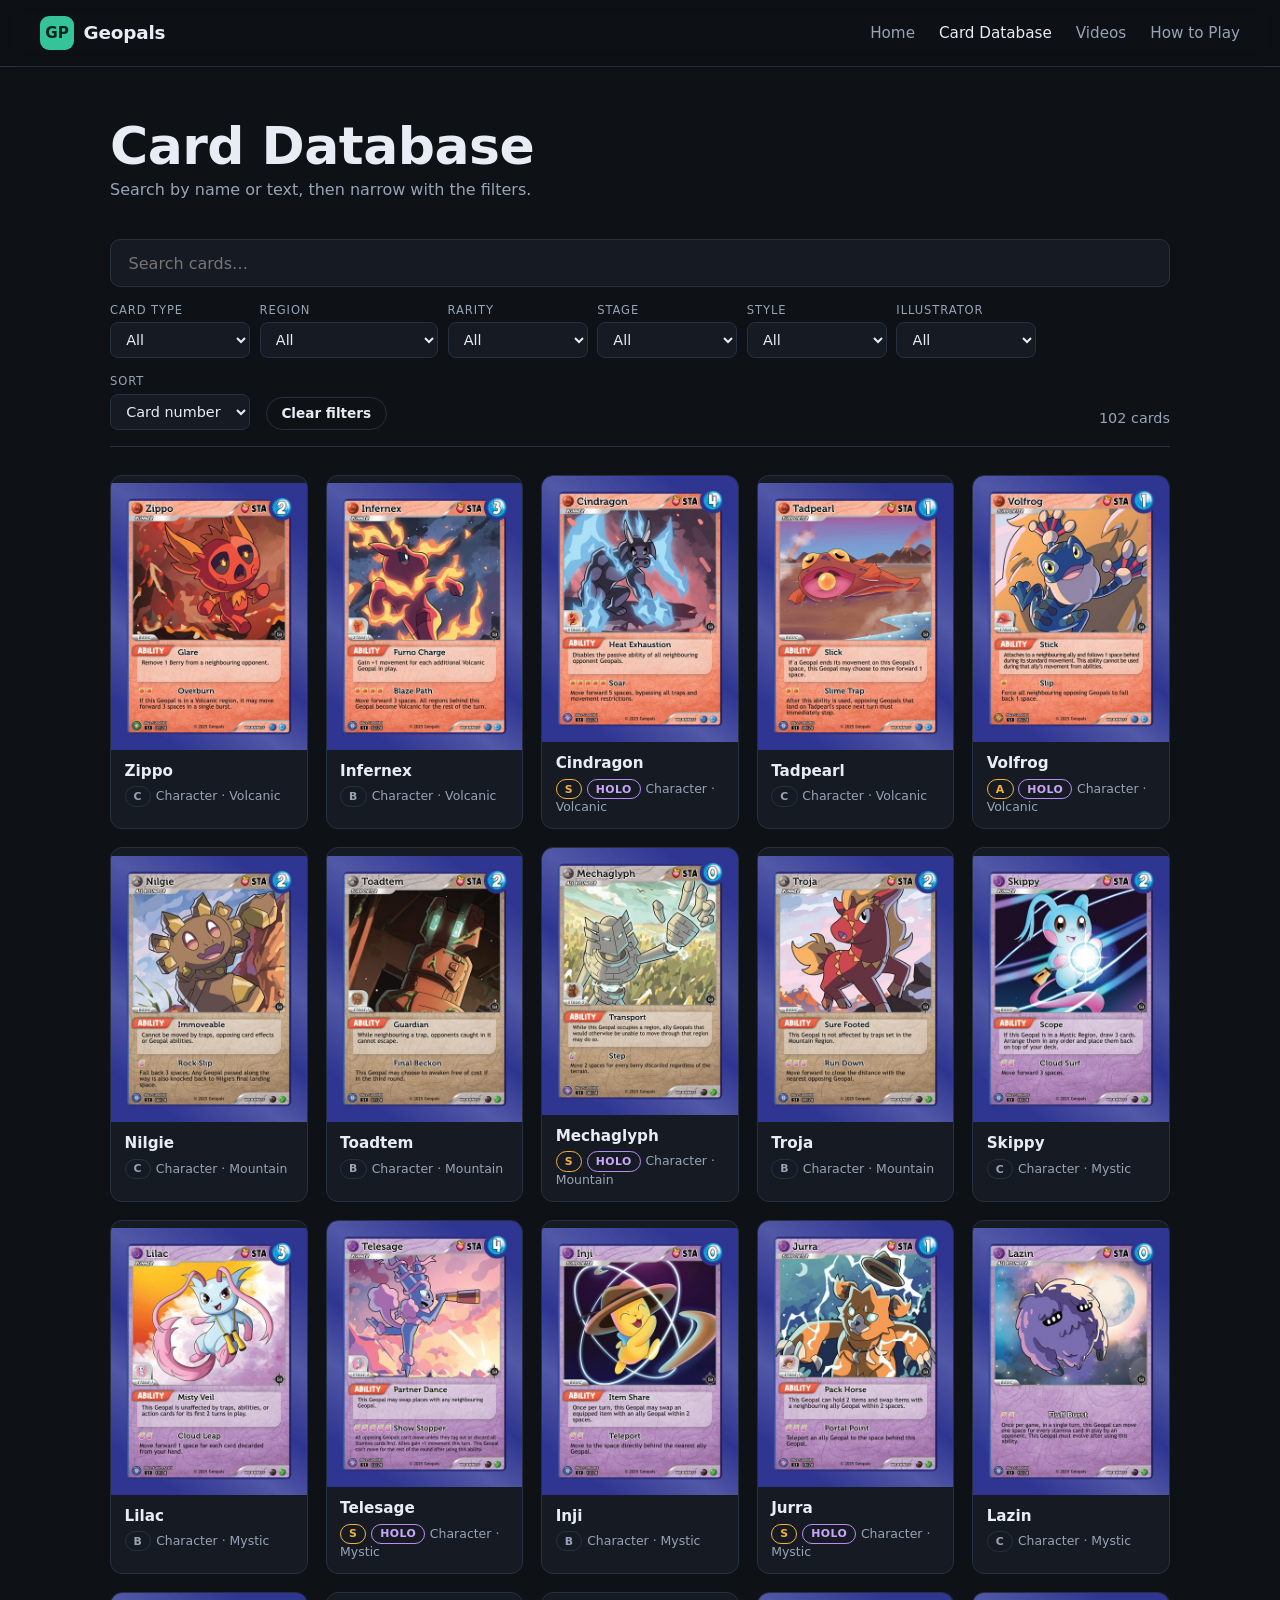
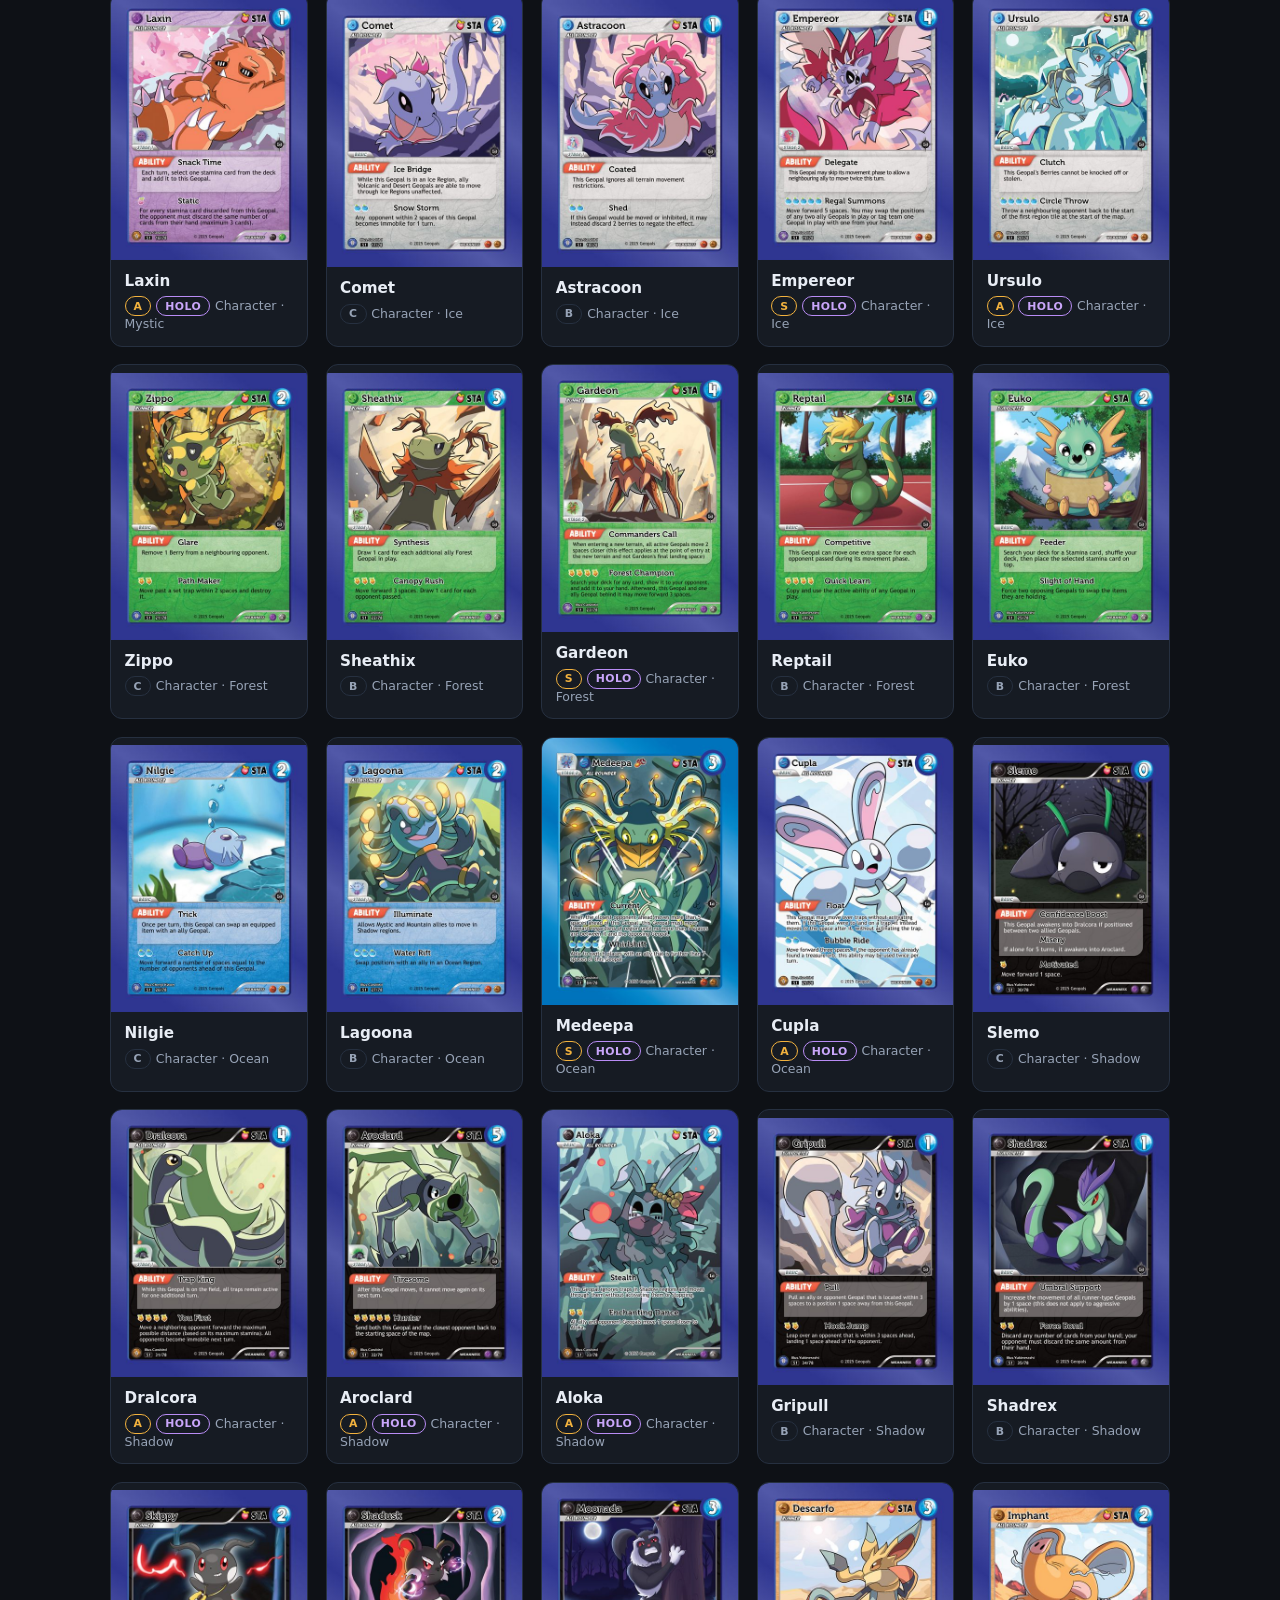
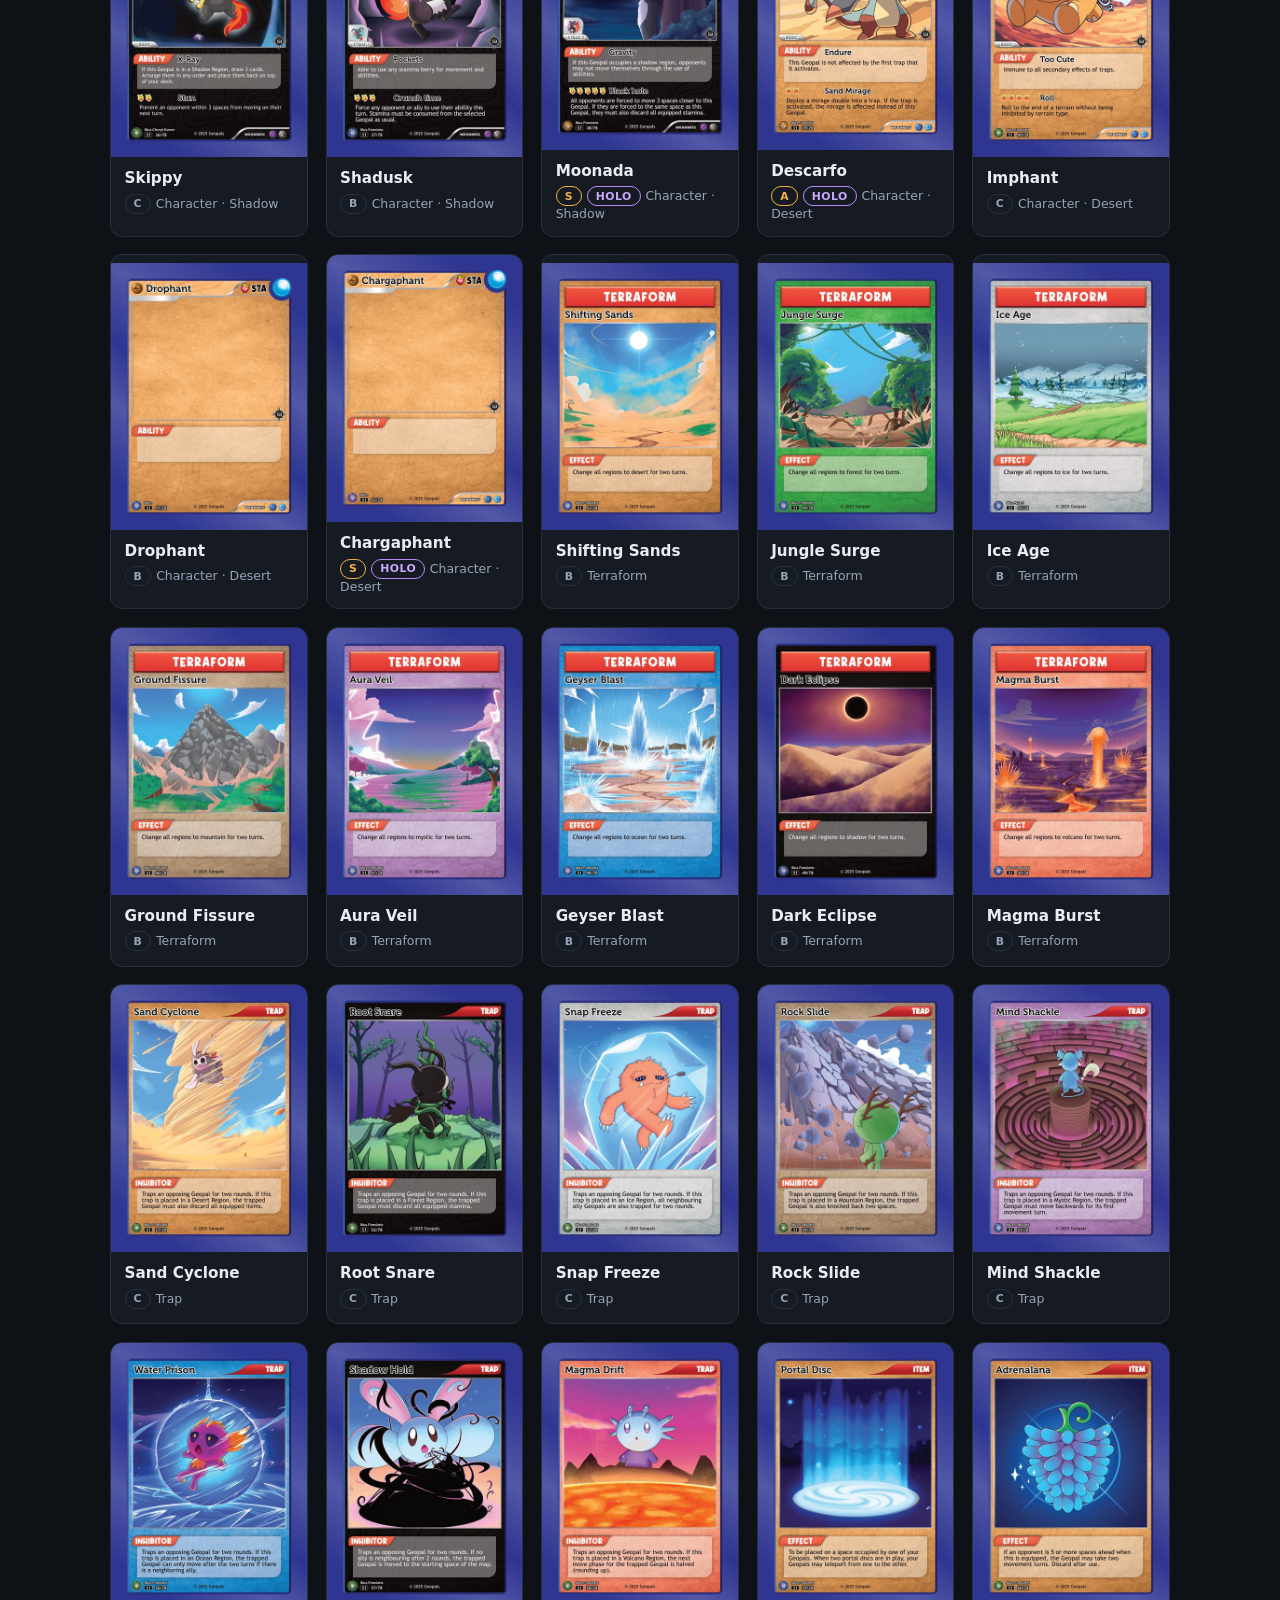
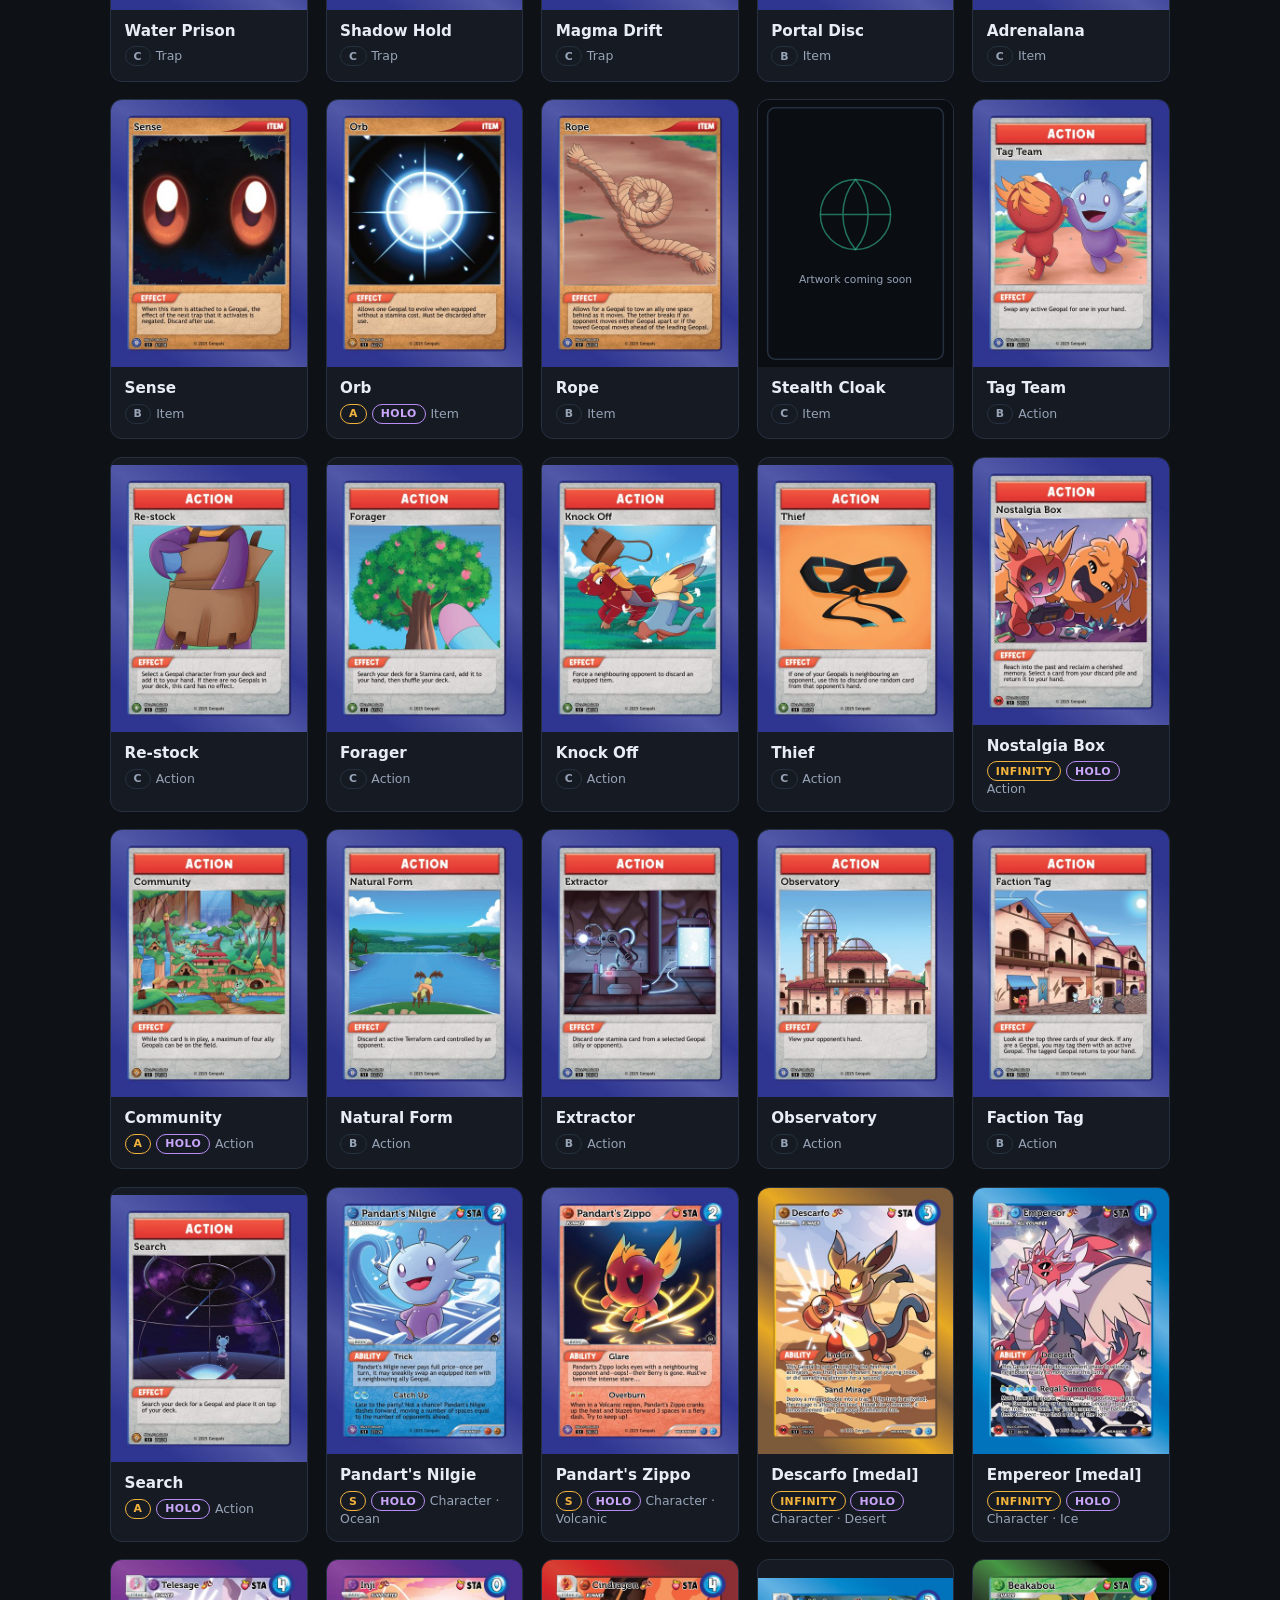
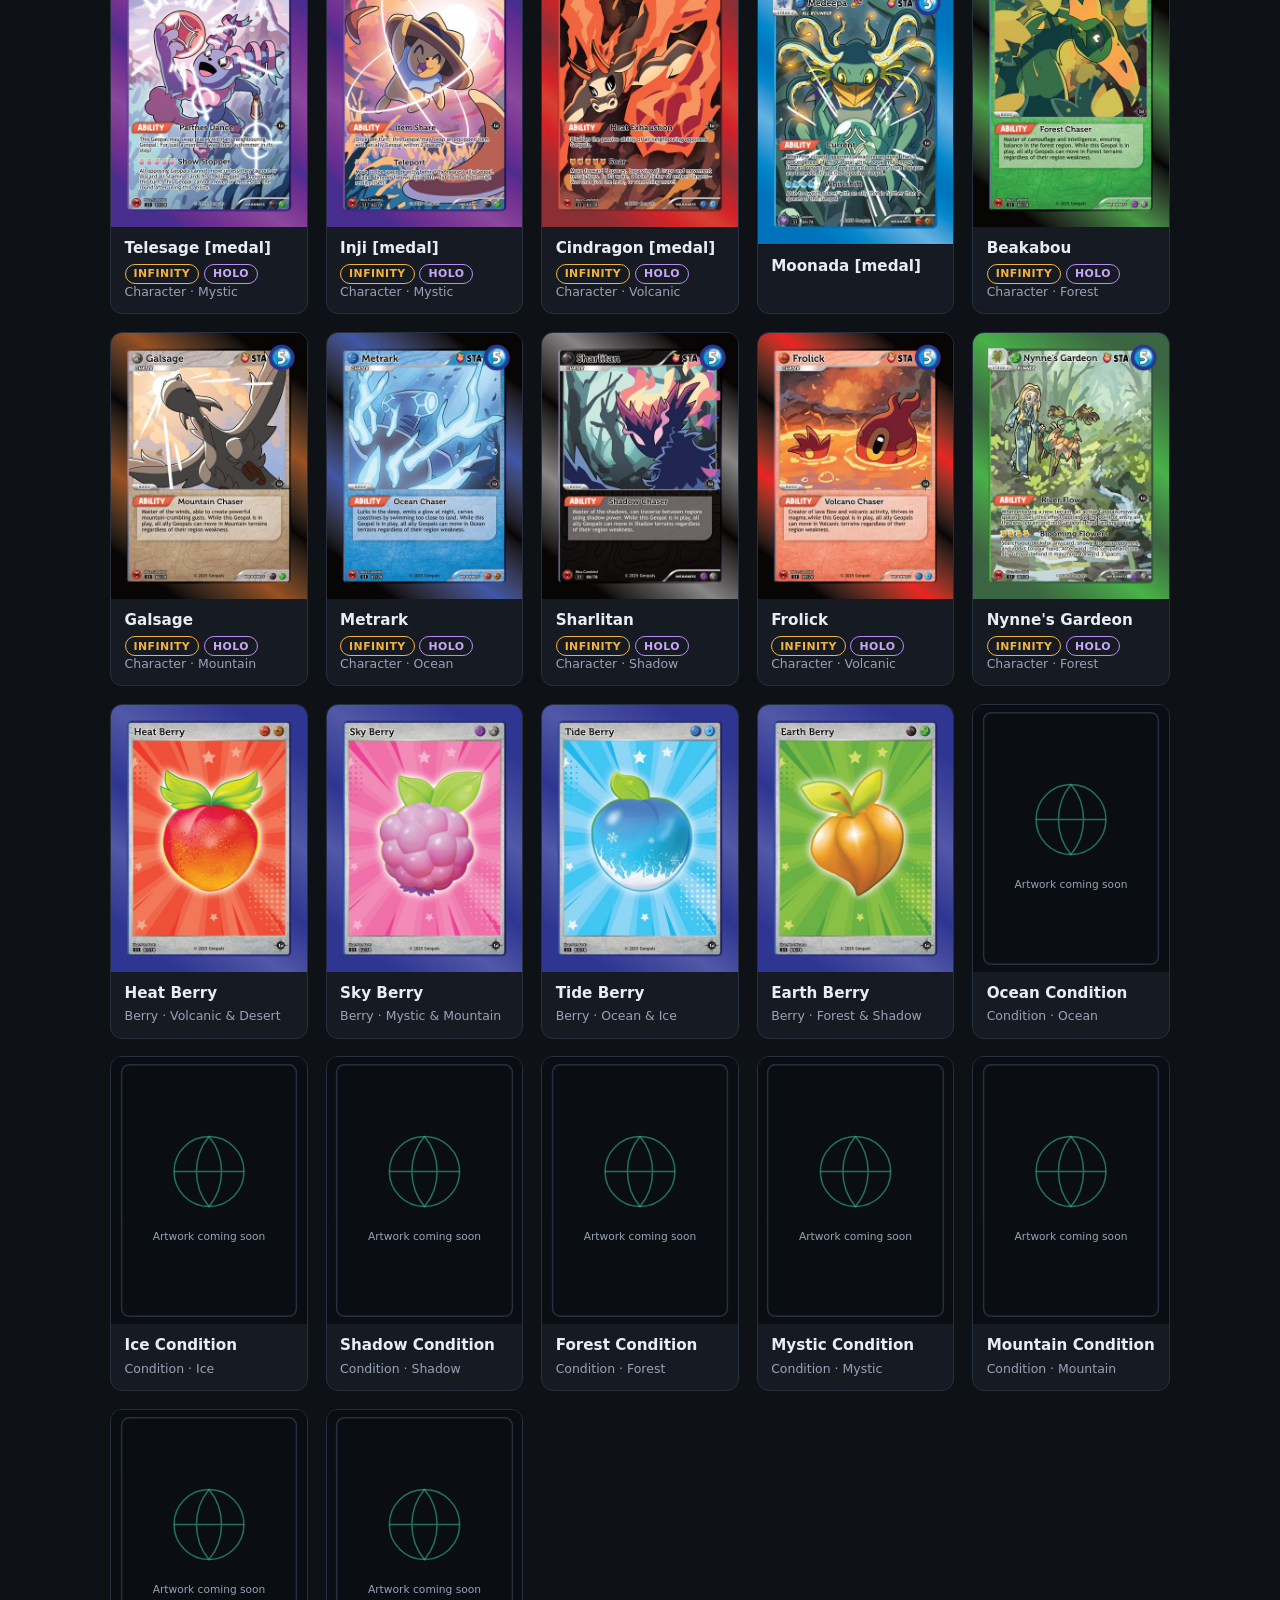
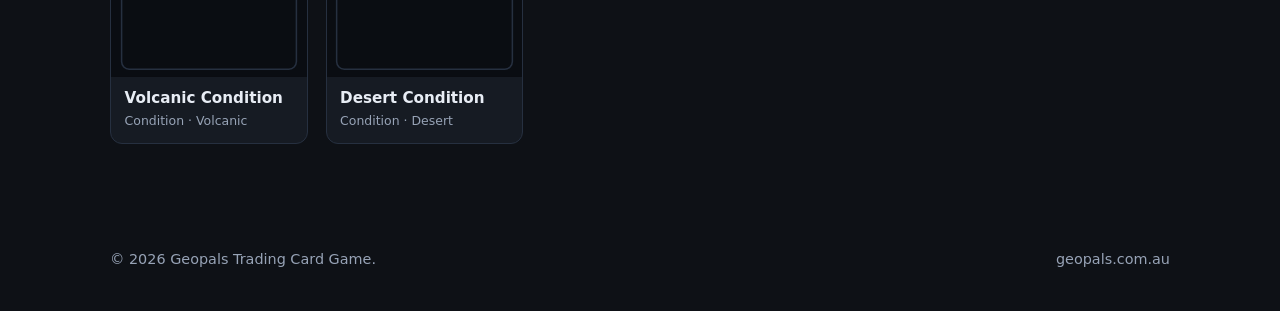
==== cards.html @ 902aa74e "Initial commit: Geopals public website Static site for www.geopals.com.au - card browser, artwork an" ====
<!DOCTYPE html>
<html lang="en-AU">
<head>
<meta charset="utf-8">
<meta name="viewport" content="width=device-width, initial-scale=1">
<title>Card Database &mdash; Geopals</title>
<meta name="description" content="Search and filter every card in the Geopals Trading Card Game.">
<link rel="stylesheet" href="assets/css/main.css">
<link rel="icon" href="assets/img/favicon.svg">
</head>
<body>

<header class="site-header">
  <a class="brand" href="index.html">
    <span class="brand-mark">GP</span>
    <span class="brand-name">Geopals</span>
  </a>
  <nav class="site-nav">
    <a href="index.html">Home</a>
    <a href="cards.html" class="is-current">Card Database</a>
    <a href="index.html#videos">Videos</a>
    <a href="index.html#learn">How to Play</a>
  </nav>
</header>

<main class="db">

  <div class="db-head">
    <h1>Card Database</h1>
    <p class="section-lede">Search by name or text, then narrow with the filters.</p>
  </div>

  <div class="db-controls">
    <div class="search-wrap">
      <input type="search" id="search" placeholder="Search cards&hellip;" autocomplete="off"
             aria-label="Search cards by name or description">
    </div>
    <!-- Filter selects are generated from whatever fields exist in the data. -->
    <div class="filters" id="filters"></div>
    <div class="db-toolbar">
      <label class="sort-wrap">
        Sort
        <select id="sort" aria-label="Sort cards">
          <option value="id-asc">Card number</option>
          <option value="name-asc">Name (A&ndash;Z)</option>
          <option value="name-desc">Name (Z&ndash;A)</option>
          <option value="rarity-asc">Rarity</option>
          <option value="region-asc">Region</option>
        </select>
      </label>
      <button type="button" id="reset" class="btn btn-ghost btn-sm">Clear filters</button>
      <span class="count" id="count" role="status"></span>
    </div>
  </div>

  <div id="results" class="card-grid" aria-live="polite"></div>
  <p id="empty" class="empty" hidden>No cards match those filters.</p>

</main>

<!-- Card detail dialog -->
<dialog id="detail" class="detail">
  <button type="button" class="detail-close" id="detail-close" aria-label="Close">&times;</button>
  <div class="detail-body" id="detail-body"></div>
</dialog>

<footer class="site-footer">
  <p>&copy; <span id="year"></span> Geopals Trading Card Game.</p>
  <p class="muted">geopals.com.au</p>
</footer>

<!-- Data first, then the app. Loading data via <script> (not fetch) means this page
     also works when opened straight off disk, with no local web server. -->
<script src="data/cards.js"></script>
<script src="assets/js/data.js"></script>
<script src="assets/js/db-browser.js"></script>
<script src="assets/js/cards.js"></script>
<script>document.getElementById('year').textContent = new Date().getFullYear();</script>
</body>
</html>
---- assets/css/main.css ----
/* Geopals — site styles.
   All colours live in the :root block below; retheme the whole site from there. */

:root {
  --bg:        #0e1116;
  --bg-raised: #161b23;
  --bg-sunk:   #0a0d12;
  --line:      #263040;
  --text:      #e8edf5;
  --text-dim:  #97a3b6;
  --accent:    #35c39a;
  --accent-2:  #f2b23e;
  --accent-ink:#06251c;
  --radius:    12px;
  --maxw:      1140px;
  --font: system-ui, -apple-system, "Segoe UI", Roboto, Helvetica, Arial, sans-serif;
}

* { box-sizing: border-box; }

body {
  margin: 0;
  font-family: var(--font);
  background: var(--bg);
  color: var(--text);
  line-height: 1.6;
  -webkit-font-smoothing: antialiased;
}

h1, h2, h3 { line-height: 1.2; margin: 0 0 .5em; font-weight: 650; letter-spacing: -0.01em; }
h1 { font-size: clamp(2rem, 5vw, 3.25rem); }
h2 { font-size: clamp(1.5rem, 3vw, 2.1rem); }
h3 { font-size: 1.1rem; }
p  { margin: 0 0 1rem; }
a  { color: var(--accent); }

.muted    { color: var(--text-dim); }
.note     { color: var(--text-dim); font-size: .9rem; font-style: italic; }
.eyebrow  { text-transform: uppercase; letter-spacing: .14em; font-size: .78rem;
            color: var(--accent); font-weight: 600; margin-bottom: .75rem; }

/* ---------- header ---------- */

.site-header {
  display: flex; align-items: center; gap: 2rem; flex-wrap: wrap;
  padding: 1rem clamp(1rem, 4vw, 2.5rem);
  border-bottom: 1px solid var(--line);
  background: rgba(14, 17, 22, .85);
  backdrop-filter: blur(8px);
  position: sticky; top: 0; z-index: 20;
}
.brand { display: flex; align-items: center; gap: .6rem; text-decoration: none; color: var(--text); }
.brand-mark {
  display: grid; place-items: center; width: 34px; height: 34px; border-radius: 9px;
  background: var(--accent); color: var(--accent-ink); font-weight: 800; font-size: .95rem;
}
.brand-name { font-weight: 700; font-size: 1.15rem; letter-spacing: -.01em; }
.site-nav { display: flex; gap: 1.5rem; margin-left: auto; flex-wrap: wrap; }
.site-nav a { color: var(--text-dim); text-decoration: none; font-size: .95rem; font-weight: 500; }
.site-nav a:hover { color: var(--text); }
.site-nav a.is-current { color: var(--text); }

/* ---------- layout ---------- */

main { display: block; }
.section {
  max-width: var(--maxw); margin: 0 auto;
  padding: clamp(3rem, 7vw, 5rem) clamp(1rem, 4vw, 2.5rem);
  border-bottom: 1px solid var(--line);
}
.section-lede { color: var(--text-dim); max-width: 60ch; margin-top: -.25rem; }

.hero {
  background:
    radial-gradient(1100px 480px at 18% -10%, rgba(53,195,154,.20), transparent 60%),
    radial-gradient(900px 420px at 85% 0%, rgba(242,178,62,.13), transparent 60%),
    var(--bg-sunk);
  border-bottom: 1px solid var(--line);
}
.hero-inner {
  max-width: var(--maxw); margin: 0 auto;
  padding: clamp(4rem, 11vw, 8rem) clamp(1rem, 4vw, 2.5rem);
}
.lede { font-size: clamp(1.05rem, 2vw, 1.25rem); color: var(--text-dim); max-width: 58ch; }
.hero-actions { display: flex; gap: .75rem; flex-wrap: wrap; margin-top: 2rem; }

.grid-3 { display: grid; gap: 1.25rem; grid-template-columns: repeat(auto-fit, minmax(260px, 1fr)); }

.card-panel {
  background: var(--bg-raised); border: 1px solid var(--line);
  border-radius: var(--radius); padding: 1.5rem;
}
.card-panel p:last-child { margin-bottom: 0; }

.steps { padding-left: 1.25rem; max-width: 65ch; }
.steps li { margin-bottom: .75rem; }

.region-list { list-style: none; padding: 0; margin: 1.5rem 0 0; display: flex; flex-wrap: wrap; gap: .6rem; }
.region-list li {
  border: 1px solid var(--line); border-radius: 999px; padding: .45rem 1.1rem;
  font-size: .92rem; color: var(--text-dim); background: var(--bg-raised);
}

.type-grid { display: grid; gap: 1rem; grid-template-columns: repeat(auto-fit, minmax(200px, 1fr)); margin-top: 1.5rem; }
.type {
  background: var(--bg-raised); border: 1px solid var(--line);
  border-radius: var(--radius); padding: 1.1rem 1.2rem;
}
.type strong { display: block; font-size: 1rem; }
.type span { display: block; color: var(--accent); font-size: .78rem; font-weight: 600;
             text-transform: uppercase; letter-spacing: .07em; margin: .2rem 0 .5rem; }
.type p { color: var(--text-dim); font-size: .88rem; margin: 0; }

.cta { text-align: center; border-bottom: 0; }
.cta p { color: var(--text-dim); }

/* ---------- buttons ---------- */

.btn {
  display: inline-block; padding: .7rem 1.35rem; border-radius: 999px;
  font-weight: 600; font-size: .95rem; text-decoration: none; cursor: pointer;
  border: 1px solid transparent; font-family: inherit;
  transition: transform .12s ease, background .12s ease, border-color .12s ease;
}
.btn:active { transform: translateY(1px); }
.btn-primary { background: var(--accent); color: var(--accent-ink); }
.btn-primary:hover { background: #46d4ab; }
.btn-ghost { border-color: var(--line); color: var(--text); background: transparent; }
.btn-ghost:hover { border-color: var(--text-dim); }
.btn-sm { padding: .45rem .9rem; font-size: .85rem; }

/* ---------- videos ---------- */

.video-card {
  display: block; text-decoration: none; color: inherit;
  background: var(--bg-raised); border: 1px solid var(--line);
  border-radius: var(--radius); overflow: hidden;
  transition: border-color .15s ease, transform .15s ease;
}
.video-card:hover { border-color: var(--accent); transform: translateY(-2px); }
.video-card h3, .video-card p { padding: 0 1.15rem; }
.video-card h3 { margin-top: 1rem; }
.video-card p { color: var(--text-dim); font-size: .92rem; padding-bottom: 1.15rem; }
.video-thumb {
  aspect-ratio: 16 / 9; display: grid; place-items: center;
  background: linear-gradient(135deg, #1d2733, #121820);
  border-bottom: 1px solid var(--line);
}
.play {
  width: 54px; height: 54px; border-radius: 50%; display: grid; place-items: center;
  background: var(--accent); color: var(--accent-ink); font-size: 1.1rem; padding-left: 4px;
}

/* ---------- card database ---------- */

.db { max-width: var(--maxw); margin: 0 auto; padding: clamp(2rem, 5vw, 3rem) clamp(1rem, 4vw, 2.5rem) 4rem; }
.db-head h1 { margin-bottom: .25rem; }

.db-controls {
  position: sticky; top: 67px; z-index: 10;
  background: var(--bg); padding: 1.25rem 0 1rem;
  border-bottom: 1px solid var(--line); margin-bottom: 1.75rem;
}

.search-wrap input {
  width: 100%; padding: .85rem 1.1rem; font-size: 1rem; font-family: inherit;
  color: var(--text); background: var(--bg-raised);
  border: 1px solid var(--line); border-radius: 10px;
}
.search-wrap input:focus { outline: 2px solid var(--accent); outline-offset: 1px; border-color: transparent; }

.filters { display: flex; flex-wrap: wrap; gap: .6rem; margin-top: .85rem; }
.filters label { display: flex; flex-direction: column; gap: .2rem; font-size: .72rem;
                 text-transform: uppercase; letter-spacing: .08em; color: var(--text-dim); }
.filters select, #sort {
  font-family: inherit; font-size: .9rem; color: var(--text);
  background: var(--bg-raised); border: 1px solid var(--line);
  border-radius: 8px; padding: .5rem .7rem; min-width: 140px;
}

.db-toolbar { display: flex; align-items: flex-end; gap: 1rem; flex-wrap: wrap; margin-top: .85rem; }
.sort-wrap { display: flex; flex-direction: column; gap: .2rem; font-size: .72rem;
             text-transform: uppercase; letter-spacing: .08em; color: var(--text-dim); }
.count { margin-left: auto; color: var(--text-dim); font-size: .9rem; }

.card-grid {
  display: grid; gap: 1.1rem;
  grid-template-columns: repeat(auto-fill, minmax(190px, 1fr));
}

.card-tile {
  background: var(--bg-raised); border: 1px solid var(--line); border-radius: var(--radius);
  overflow: hidden; cursor: pointer; text-align: left; padding: 0;
  font-family: inherit; color: inherit;
  transition: border-color .15s ease, transform .15s ease;
}
.card-tile:hover { border-color: var(--accent); transform: translateY(-3px); }
.card-tile:focus-visible { outline: 2px solid var(--accent); outline-offset: 2px; }

/* 163/222 is the exact aspect of the master card art (1630x2220), so tiles
   never letterbox or crop. `contain` keeps the printed border intact. */
.card-img {
  width: 100%; aspect-ratio: 163 / 222; object-fit: contain; display: block;
  background: var(--bg-sunk);
}
.card-meta { padding: .75rem .85rem .9rem; }
.card-name { font-weight: 650; font-size: .95rem; line-height: 1.3; margin-bottom: .3rem; }
.card-sub  { color: var(--text-dim); font-size: .78rem; }

.pill {
  display: inline-block; font-size: .68rem; font-weight: 600; letter-spacing: .04em;
  text-transform: uppercase; padding: .16rem .5rem; border-radius: 999px;
  border: 1px solid var(--line); color: var(--text-dim); margin-right: .3rem;
}
.pill-rare   { border-color: var(--accent-2); color: var(--accent-2); }
.pill-common { border-color: var(--line); }
.pill-holo   { border-color: #b98cf5; color: #c9a6fa; }

.empty { text-align: center; color: var(--text-dim); padding: 3rem 0; }

/* ---------- detail dialog ---------- */

.detail {
  border: 1px solid var(--line); border-radius: 16px; background: var(--bg-raised);
  color: var(--text); max-width: 720px; width: calc(100% - 2rem); padding: 0;
}
.detail::backdrop { background: rgba(0,0,0,.7); }
.detail-close {
  position: absolute; top: .5rem; right: .75rem; background: none; border: 0;
  color: var(--text-dim); font-size: 1.8rem; line-height: 1; cursor: pointer; padding: .25rem;
}
.detail-close:hover { color: var(--text); }
.detail-body { display: grid; grid-template-columns: 240px 1fr; gap: 1.75rem; padding: 1.75rem; }
.detail-body img { width: 100%; border-radius: 10px; background: var(--bg-sunk); }
.detail-body dl { display: grid; grid-template-columns: auto 1fr; gap: .4rem 1rem; margin: 1rem 0 0; font-size: .92rem; }
.detail-body dt { color: var(--text-dim); }
.detail-body dd { margin: 0; }

@media (max-width: 620px) {
  .detail-body { grid-template-columns: 1fr; }
  .db-controls { position: static; }
  .count { margin-left: 0; }
}

/* ---------- footer ---------- */

.site-footer {
  max-width: var(--maxw); margin: 0 auto;
  padding: 2.5rem clamp(1rem, 4vw, 2.5rem);
  color: var(--text-dim); font-size: .9rem;
  display: flex; justify-content: space-between; gap: 1rem; flex-wrap: wrap;
}
.site-footer p { margin: 0; }
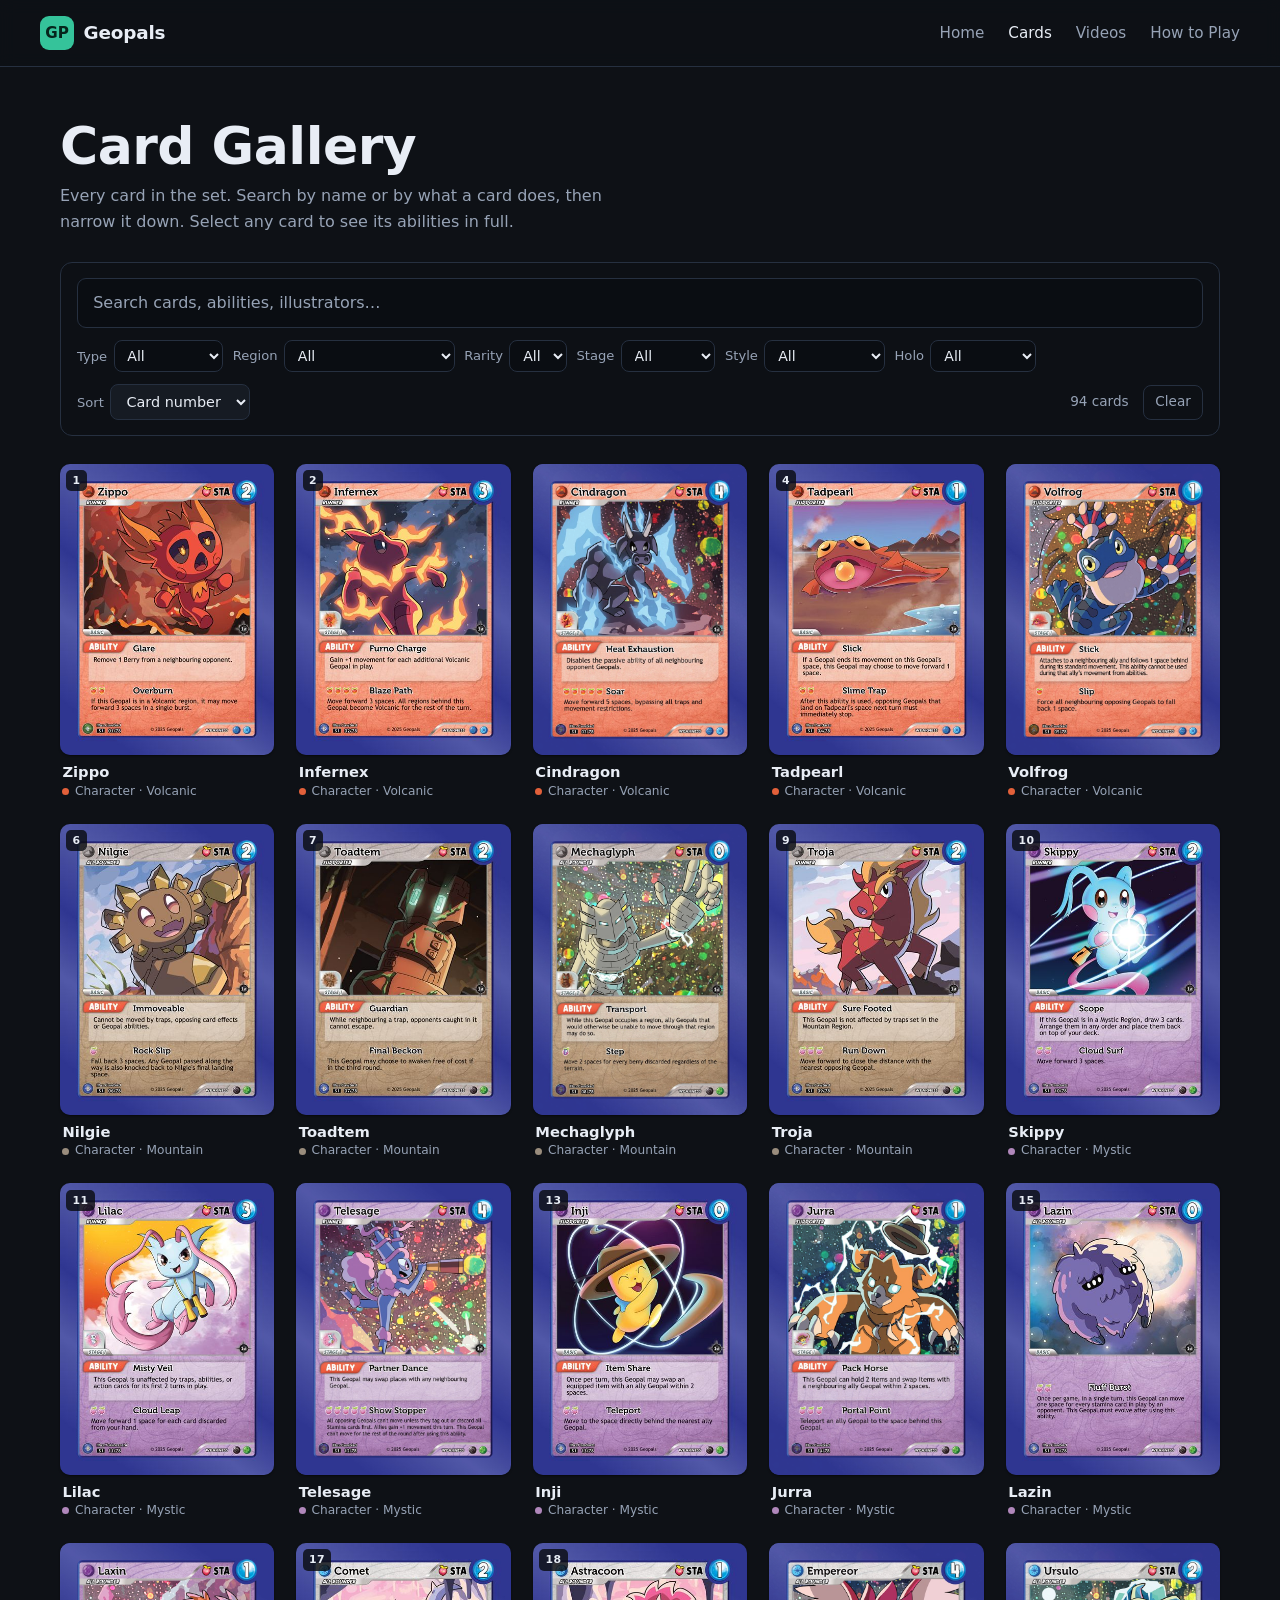
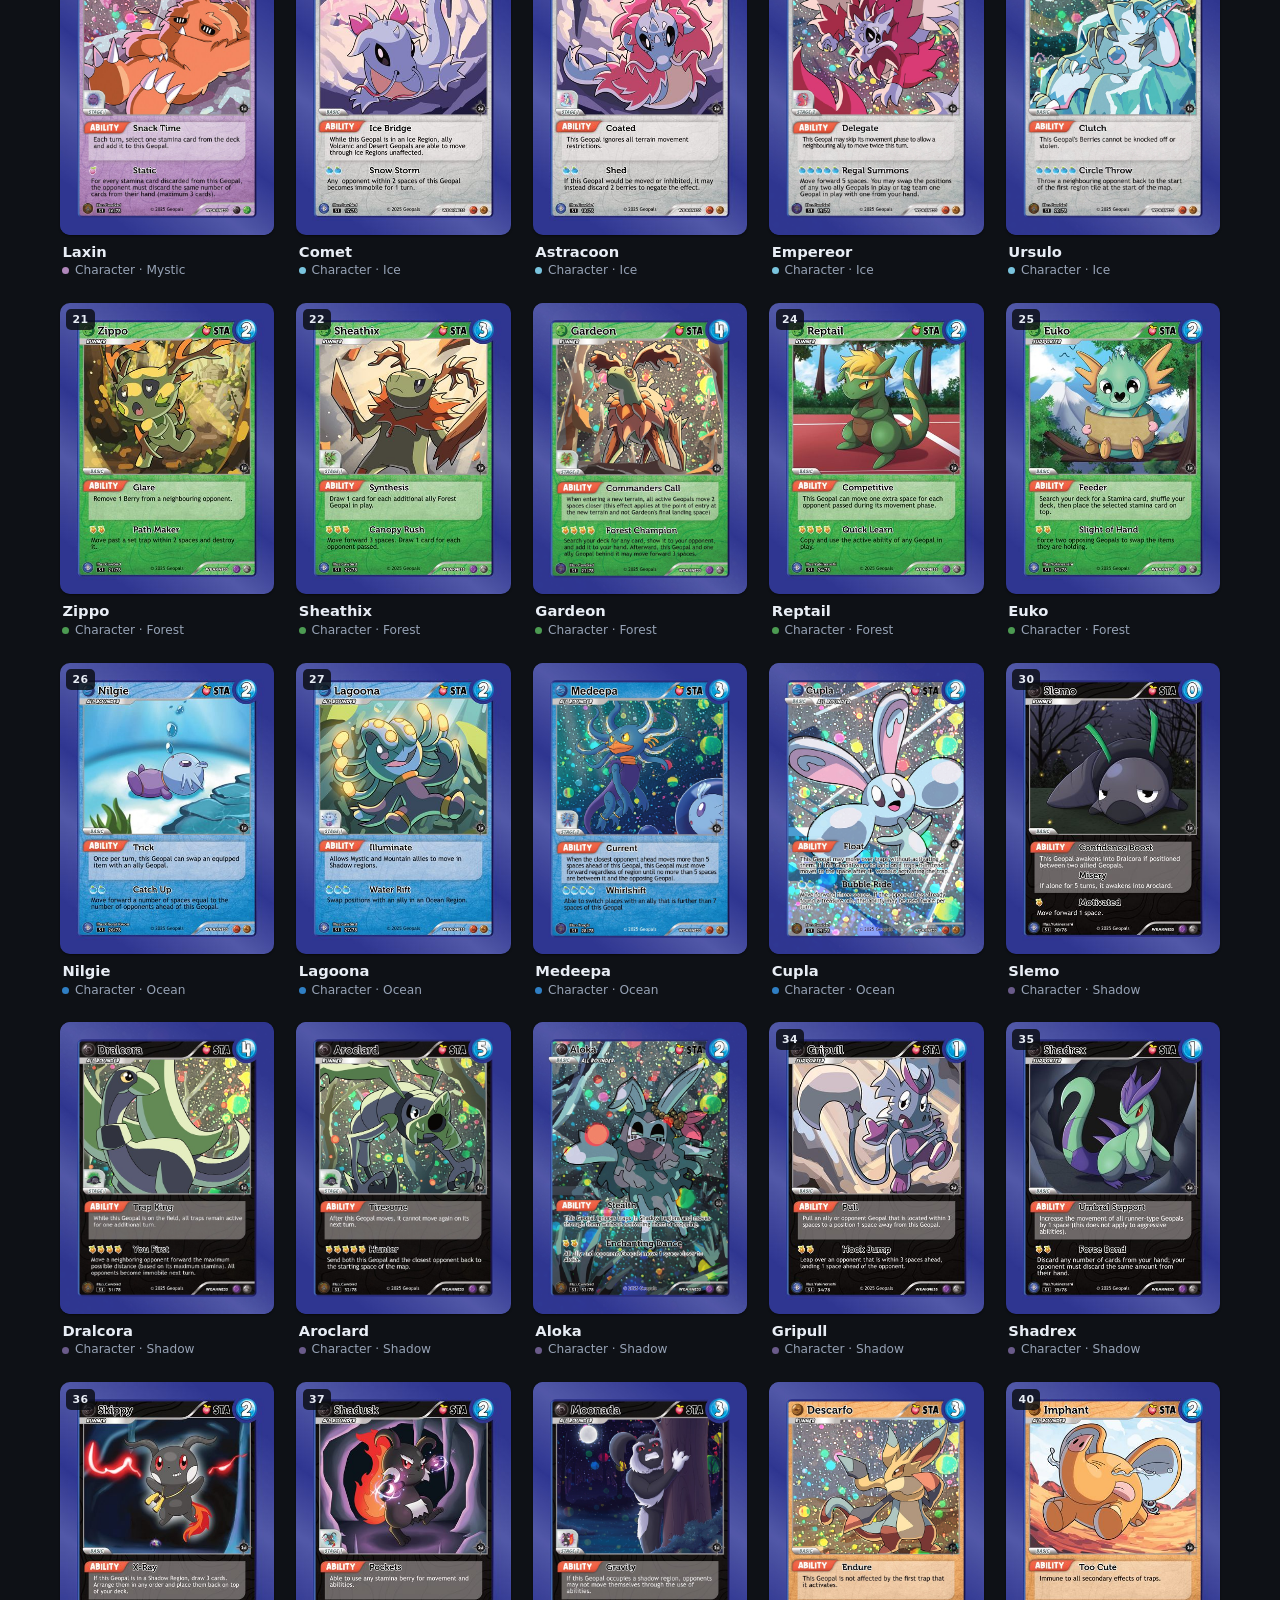
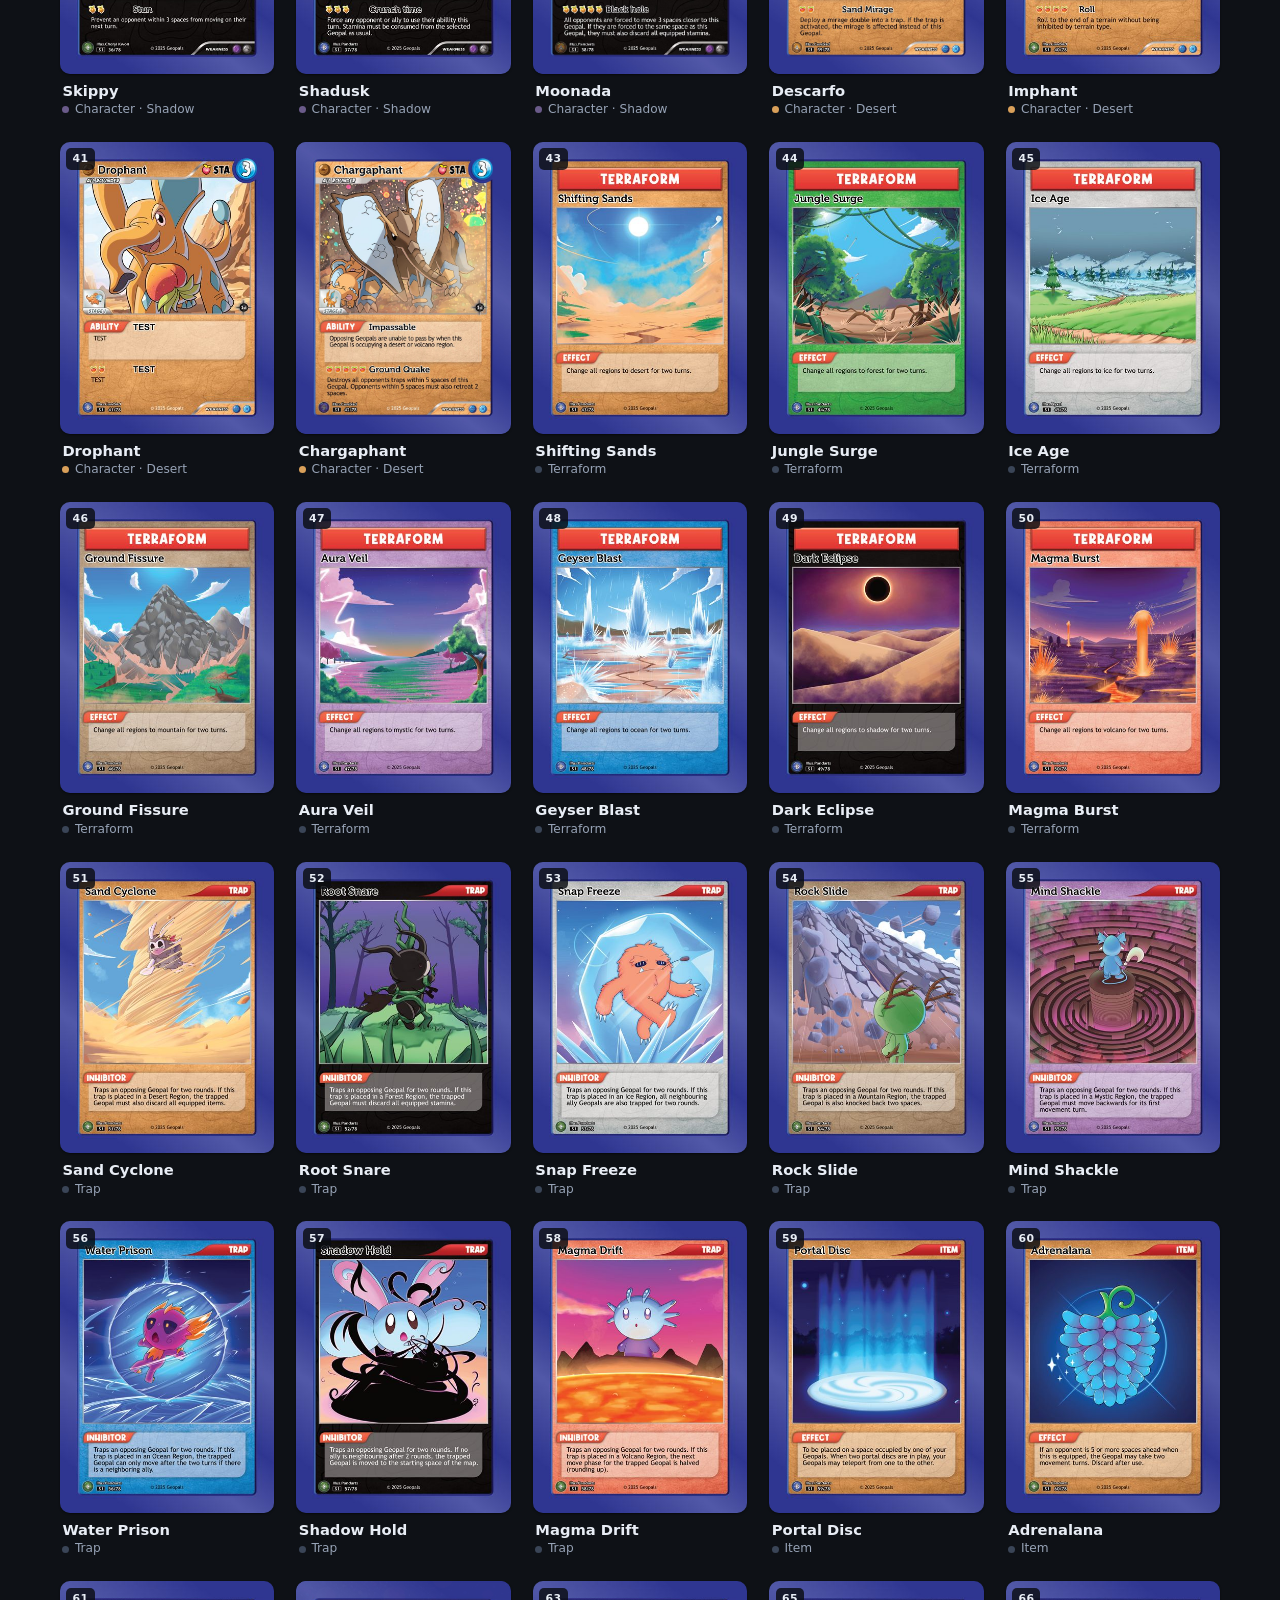
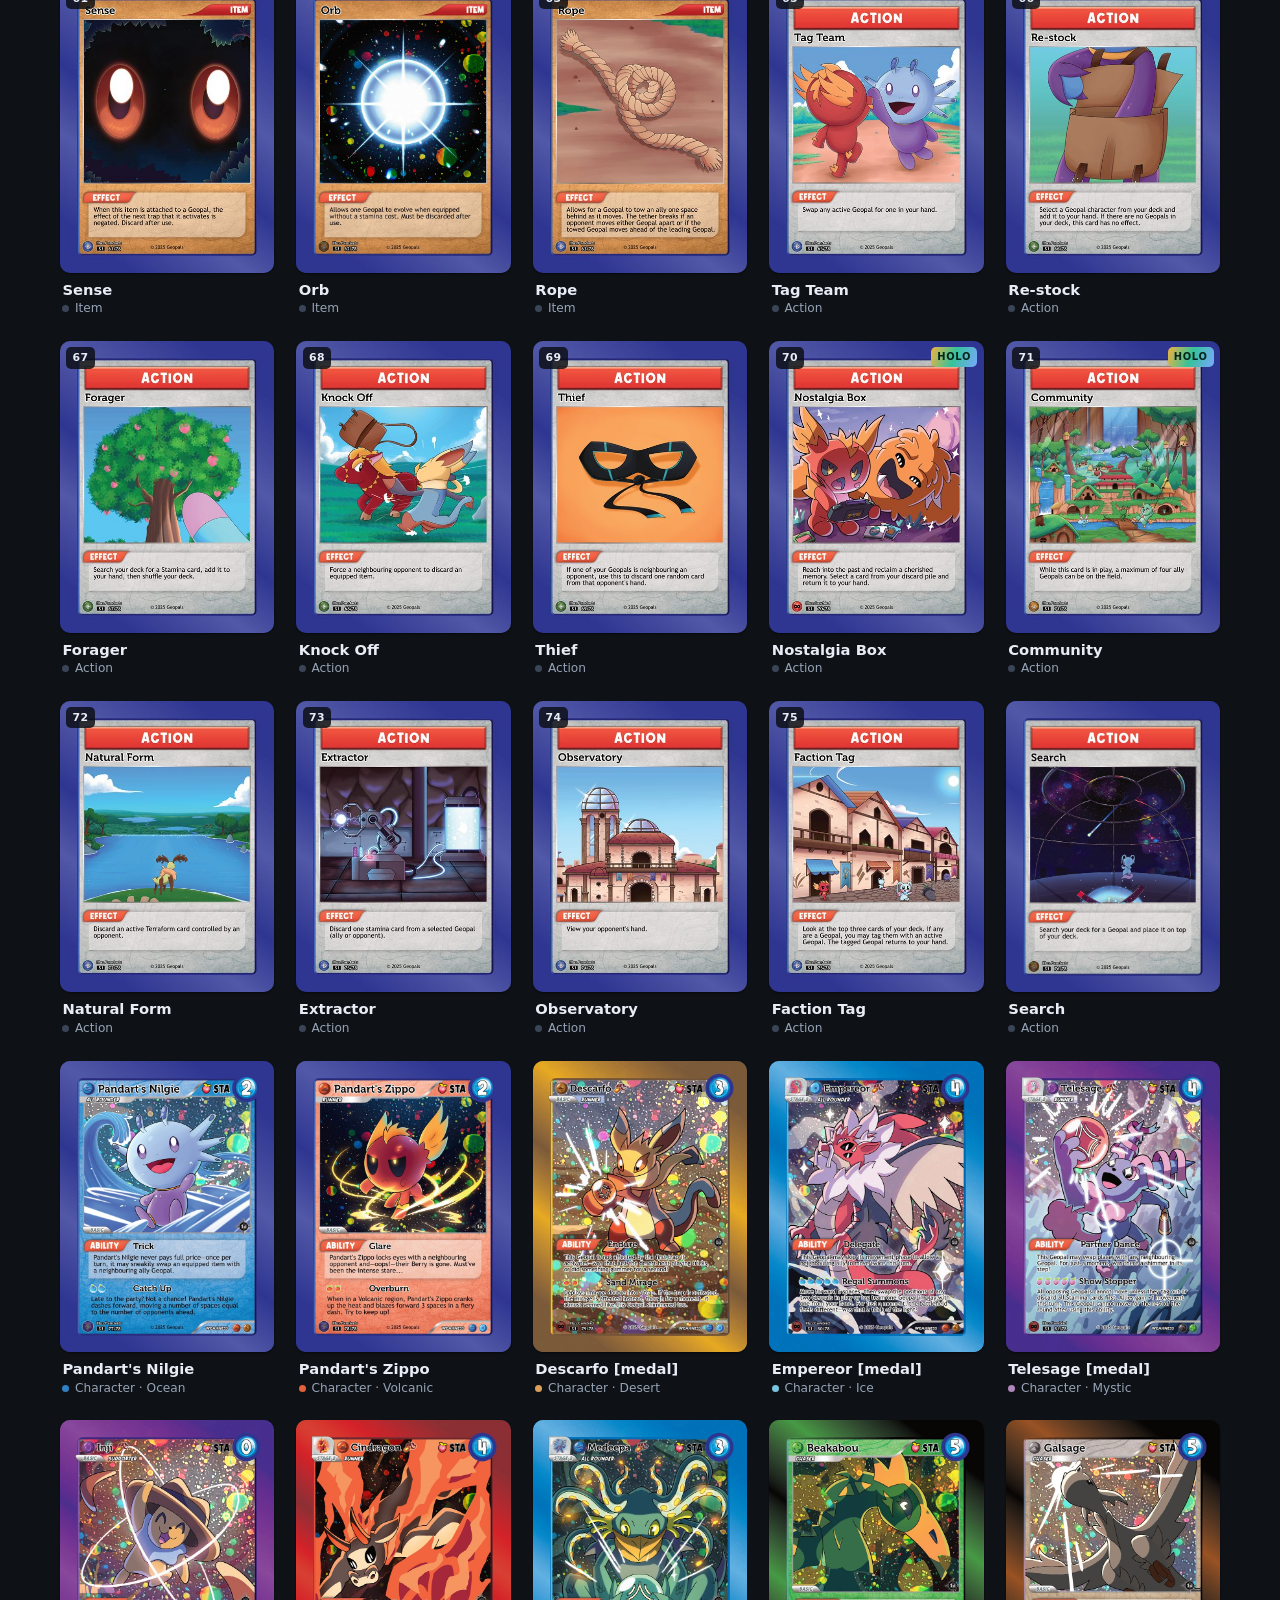
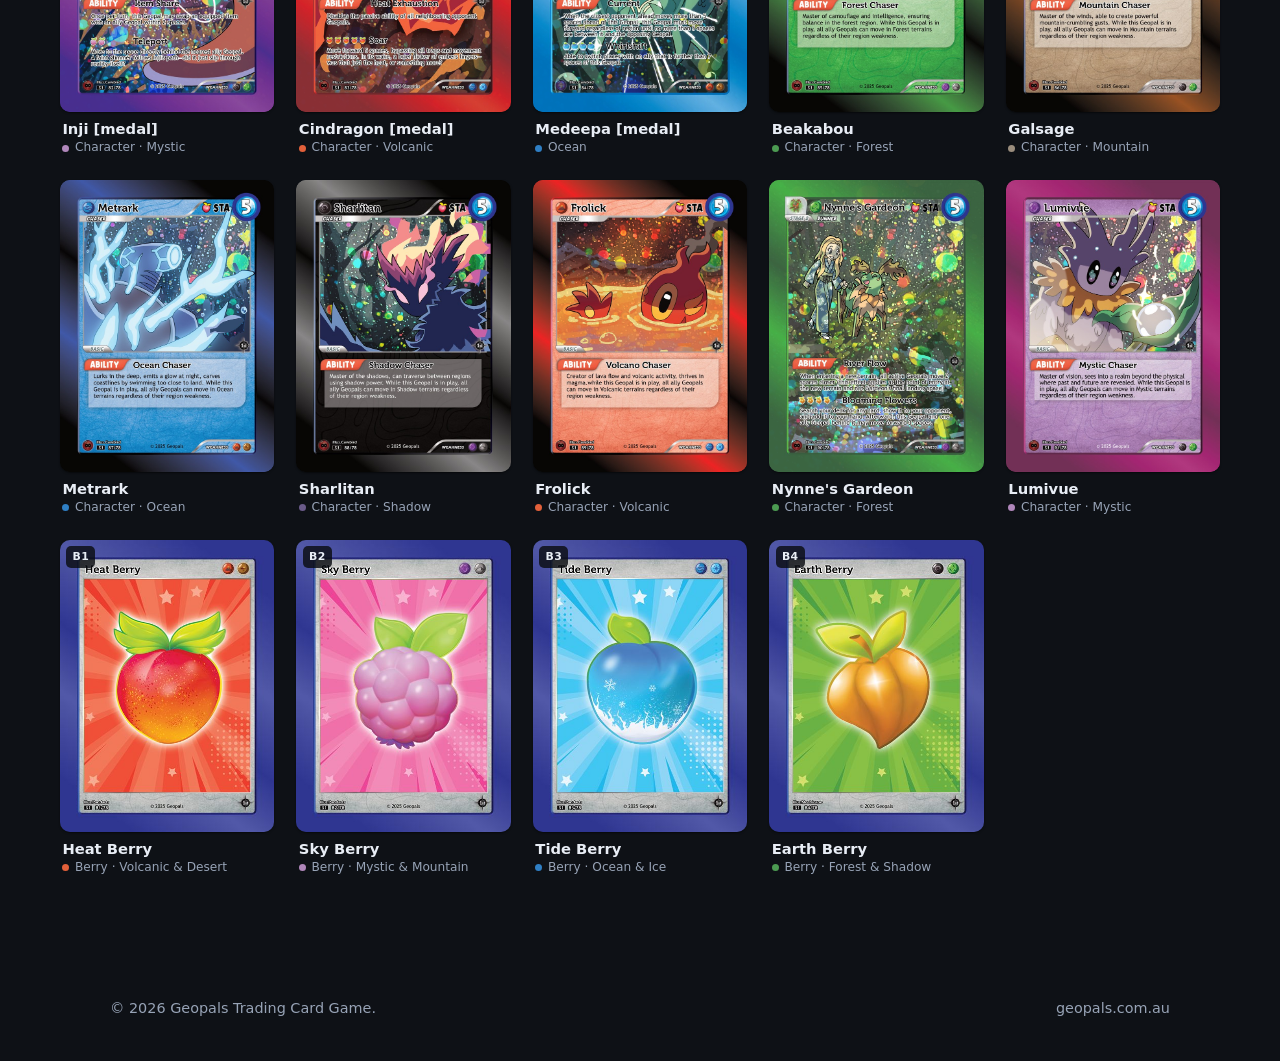
==== commit 58e7a193: "Commit the card gallery and holo renderer, which were never backed up Found uncommitted during a ses" ====
--- a/cards.html
+++ b/cards.html
@@ -3,9 +3,11 @@
 <head>
 <meta charset="utf-8">
 <meta name="viewport" content="width=device-width, initial-scale=1">
-<title>Card Database &mdash; Geopals</title>
-<meta name="description" content="Search and filter every card in the Geopals Trading Card Game.">
+<title>Card Gallery &mdash; Geopals</title>
+<meta name="description" content="Every card in the Geopals Trading Card Game. Browse the artwork, search by name or ability, and filter by region, rarity and type.">
 <link rel="stylesheet" href="assets/css/main.css">
+<link rel="stylesheet" href="assets/css/gallery.css">
+<link rel="stylesheet" href="assets/css/holo.css">
 <link rel="icon" href="assets/img/favicon.svg">
 </head>
 <body>
@@ -17,51 +19,56 @@
   </a>
   <nav class="site-nav">
     <a href="index.html">Home</a>
-    <a href="cards.html" class="is-current">Card Database</a>
+    <a href="cards.html" class="is-current">Cards</a>
     <a href="index.html#videos">Videos</a>
     <a href="index.html#learn">How to Play</a>
   </nav>
 </header>
 
-<main class="db">
+<main class="gal">
 
-  <div class="db-head">
-    <h1>Card Database</h1>
-    <p class="section-lede">Search by name or text, then narrow with the filters.</p>
+  <div class="gal-head">
+    <h1>Card Gallery</h1>
+    <p class="gal-lede">Every card in the set. Search by name or by what a card does, then narrow it down.
+      Select any card to see its abilities in full.</p>
   </div>
 
-  <div class="db-controls">
-    <div class="search-wrap">
-      <input type="search" id="search" placeholder="Search cards&hellip;" autocomplete="off"
-             aria-label="Search cards by name or description">
+  <div class="gal-controls">
+    <input type="search" id="search" class="gal-search" autocomplete="off"
+           placeholder="Search cards, abilities, illustrators&hellip;"
+           aria-label="Search cards by name, ability text or illustrator">
+
+    <div class="gal-filters" id="filters">
+      <!-- Type, region, rarity, stage, style and holo are generated from the data. -->
     </div>
-    <!-- Filter selects are generated from whatever fields exist in the data. -->
-    <div class="filters" id="filters"></div>
-    <div class="db-toolbar">
-      <label class="sort-wrap">
-        Sort
+
+    <div class="gal-filters">
+      <label>Sort
         <select id="sort" aria-label="Sort cards">
           <option value="id-asc">Card number</option>
-          <option value="name-asc">Name (A&ndash;Z)</option>
-          <option value="name-desc">Name (Z&ndash;A)</option>
-          <option value="rarity-asc">Rarity</option>
+          <option value="name-asc">Name A to Z</option>
+          <option value="name-desc">Name Z to A</option>
+          <option value="rarity-desc">Rarest first</option>
           <option value="region-asc">Region</option>
         </select>
       </label>
-      <button type="button" id="reset" class="btn btn-ghost btn-sm">Clear filters</button>
-      <span class="count" id="count" role="status"></span>
+      <div class="gal-actions">
+        <span class="gal-count" id="count" role="status"></span>
+        <button type="button" id="clear" class="gal-clear">Clear</button>
+      </div>
     </div>
   </div>
 
-  <div id="results" class="card-grid" aria-live="polite"></div>
-  <p id="empty" class="empty" hidden>No cards match those filters.</p>
+  <div id="grid" class="gal-grid" aria-live="polite"></div>
+  <p id="empty" class="gal-empty" hidden>No cards match those filters.</p>
 
 </main>
 
-<!-- Card detail dialog -->
-<dialog id="detail" class="detail">
-  <button type="button" class="detail-close" id="detail-close" aria-label="Close">&times;</button>
-  <div class="detail-body" id="detail-body"></div>
+<dialog id="modal" class="gal-modal" aria-label="Card details">
+  <div class="gal-modal-wrap">
+    <button type="button" class="gal-close" aria-label="Close">&times;</button>
+    <div class="gal-modal-in" id="modal-in"></div>
+  </div>
 </dialog>
 
 <footer class="site-footer">
@@ -72,9 +79,8 @@
 <!-- Data first, then the app. Loading data via <script> (not fetch) means this page
      also works when opened straight off disk, with no local web server. -->
 <script src="data/cards.js"></script>
-<script src="assets/js/data.js"></script>
-<script src="assets/js/db-browser.js"></script>
-<script src="assets/js/cards.js"></script>
+<script src="assets/js/holo.js"></script>
+<script src="assets/js/card-gallery.js"></script>
 <script>document.getElementById('year').textContent = new Date().getFullYear();</script>
 </body>
 </html>
--- a/assets/css/gallery.css
+++ b/assets/css/gallery.css
@@ -0,0 +1,232 @@
+/* Geopals - card gallery.
+   Layered on top of main.css, which owns the palette and the site chrome.
+   This file only styles the gallery page. */
+
+.gal {
+  max-width: 1240px;
+  margin: 0 auto;
+  padding: clamp(1.5rem, 4vw, 3rem) clamp(1rem, 4vw, 2.5rem) 5rem;
+}
+
+.gal-head { margin-bottom: 1.75rem; }
+.gal-head h1 { margin-bottom: .35rem; }
+.gal-lede { color: var(--text-dim); max-width: 58ch; margin: 0; }
+
+/* ---------- controls ---------- */
+
+.gal-controls {
+  position: sticky;
+  top: 66px;
+  z-index: 10;
+  background: rgba(14, 17, 22, .92);
+  backdrop-filter: blur(8px);
+  border: 1px solid var(--line);
+  border-radius: var(--radius);
+  padding: .9rem 1rem;
+  margin-bottom: 1.75rem;
+}
+
+.gal-search {
+  width: 100%;
+  padding: .7rem .95rem;
+  font: inherit;
+  color: var(--text);
+  background: var(--bg-sunk);
+  border: 1px solid var(--line);
+  border-radius: 9px;
+}
+.gal-search::placeholder { color: var(--text-dim); }
+.gal-search:focus { outline: 2px solid var(--accent); outline-offset: 1px; border-color: transparent; }
+
+.gal-filters {
+  display: flex;
+  flex-wrap: wrap;
+  gap: .6rem;
+  margin-top: .75rem;
+  align-items: center;
+}
+.gal-filters label {
+  display: inline-flex;
+  align-items: center;
+  gap: .4rem;
+  font-size: .82rem;
+  color: var(--text-dim);
+}
+.gal-filters select {
+  font: inherit;
+  font-size: .88rem;
+  color: var(--text);
+  background: var(--bg-sunk);
+  border: 1px solid var(--line);
+  border-radius: 8px;
+  padding: .4rem .55rem;
+}
+.gal-filters select:focus { outline: 2px solid var(--accent); outline-offset: 1px; }
+
+.gal-actions { margin-left: auto; display: flex; align-items: center; gap: .9rem; }
+.gal-count { font-size: .85rem; color: var(--text-dim); white-space: nowrap; }
+.gal-clear {
+  font: inherit; font-size: .85rem;
+  color: var(--text-dim);
+  background: none;
+  border: 1px solid var(--line);
+  border-radius: 8px;
+  padding: .35rem .7rem;
+  cursor: pointer;
+}
+.gal-clear:hover { color: var(--text); border-color: var(--text-dim); }
+
+/* ---------- the gallery ---------- */
+
+.gal-grid {
+  display: grid;
+  grid-template-columns: repeat(auto-fill, minmax(0, 1fr));
+  gap: clamp(.8rem, 2vw, 1.4rem);
+}
+@media (min-width: 480px)  { .gal-grid { grid-template-columns: repeat(3, minmax(0, 1fr)); } }
+@media (min-width: 760px)  { .gal-grid { grid-template-columns: repeat(4, minmax(0, 1fr)); } }
+@media (min-width: 1040px) { .gal-grid { grid-template-columns: repeat(5, minmax(0, 1fr)); } }
+@media (max-width: 479px)  { .gal-grid { grid-template-columns: repeat(2, minmax(0, 1fr)); } }
+
+.gal-card {
+  display: block;
+  width: 100%;
+  padding: 0;
+  border: 0;
+  background: none;
+  cursor: pointer;
+  text-align: left;
+  color: inherit;
+  font: inherit;
+}
+
+.gal-shot {
+  position: relative;
+  border-radius: 10px;
+  overflow: hidden;
+  background: var(--bg-raised);
+  aspect-ratio: 1630 / 2220;
+  box-shadow: 0 1px 2px rgba(0,0,0,.5);
+  transition: transform .16s ease, box-shadow .16s ease;
+}
+.gal-card:hover .gal-shot,
+.gal-card:focus-visible .gal-shot {
+  transform: translateY(-4px);
+  box-shadow: 0 10px 26px rgba(0,0,0,.55);
+}
+.gal-card:focus-visible { outline: none; }
+.gal-card:focus-visible .gal-shot { outline: 2px solid var(--accent); outline-offset: 2px; }
+
+.gal-shot img { width: 100%; height: 100%; object-fit: cover; display: block; }
+
+.gal-no {
+  position: absolute; top: .4rem; left: .4rem;
+  font-size: .68rem; font-weight: 700; letter-spacing: .04em;
+  background: rgba(10,13,18,.82); color: var(--text);
+  border-radius: 5px; padding: .12rem .38rem;
+}
+.gal-holo {
+  position: absolute; top: .4rem; right: .4rem;
+  font-size: .62rem; font-weight: 700; letter-spacing: .07em;
+  background: linear-gradient(110deg, #f2b23e, #35c39a, #7aa8ff);
+  color: #06251c; border-radius: 5px; padding: .12rem .38rem;
+}
+
+.gal-meta { padding: .5rem .15rem 0; }
+.gal-name { font-weight: 650; font-size: .92rem; line-height: 1.25; }
+.gal-sub  { font-size: .76rem; color: var(--text-dim); display: flex; gap: .35rem; align-items: center; flex-wrap: wrap; }
+
+.dot { width: 7px; height: 7px; border-radius: 50%; display: inline-block; flex: none; }
+
+.gal-empty { text-align: center; color: var(--text-dim); padding: 3rem 1rem; }
+
+/* ---------- detail overlay ---------- */
+
+.gal-modal {
+  border: 0; padding: 0;
+  background: transparent;
+  max-width: min(980px, 94vw);
+  max-height: 92vh;
+  color: var(--text);
+}
+.gal-modal::backdrop { background: rgba(4,6,9,.78); backdrop-filter: blur(3px); }
+
+.gal-modal-in {
+  display: grid;
+  grid-template-columns: minmax(0, 320px) minmax(0, 1fr);
+  gap: clamp(1rem, 3vw, 2rem);
+  background: var(--bg-raised);
+  border: 1px solid var(--line);
+  border-radius: 14px;
+  padding: clamp(1rem, 3vw, 1.75rem);
+  max-height: 92vh;
+  overflow: auto;
+}
+@media (max-width: 720px) { .gal-modal-in { grid-template-columns: minmax(0, 1fr); } }
+
+.gal-modal-art { width: 100%; border-radius: 10px; display: block; box-shadow: 0 8px 30px rgba(0,0,0,.5); }
+
+.gal-modal h2 { margin: 0 0 .15rem; font-size: 1.6rem; }
+.gal-modal-kicker { color: var(--text-dim); font-size: .9rem; margin: 0 0 1.1rem; display: flex; gap: .5rem; align-items: center; flex-wrap: wrap; }
+
+.pillbox { display: flex; flex-wrap: wrap; gap: .4rem; margin-bottom: 1.1rem; }
+.pill {
+  font-size: .74rem; font-weight: 650; letter-spacing: .03em;
+  border-radius: 999px; padding: .2rem .6rem;
+  background: var(--bg-sunk); color: var(--text-dim); border: 1px solid var(--line);
+}
+.pill-rare { background: var(--accent-2); color: #2a1c00; border-color: transparent; }
+.pill-holo { background: linear-gradient(110deg, #f2b23e, #35c39a, #7aa8ff); color: #06251c; border-color: transparent; }
+
+.ability { border-left: 3px solid var(--line); padding: .1rem 0 .1rem .8rem; margin-bottom: 1rem; }
+.ability-tag { font-size: .68rem; text-transform: uppercase; letter-spacing: .12em; color: var(--accent); font-weight: 700; }
+.ability-name { font-weight: 650; margin: .1rem 0 .2rem; }
+.ability-cost { font-weight: 400; color: var(--text-dim); font-size: .85rem; }
+.ability p { margin: 0; font-size: .93rem; }
+
+.gal-stats { width: 100%; border-collapse: collapse; font-size: .88rem; margin-top: .4rem; }
+.gal-stats th { text-align: left; font-weight: 500; color: var(--text-dim); padding: .32rem .8rem .32rem 0; white-space: nowrap; vertical-align: top; width: 1%; }
+.gal-stats td { padding: .32rem 0; }
+
+.gal-close {
+  position: absolute; top: .55rem; right: .7rem;
+  background: var(--bg-sunk); color: var(--text-dim);
+  border: 1px solid var(--line); border-radius: 8px;
+  width: 30px; height: 30px; line-height: 1; font-size: 1.05rem; cursor: pointer;
+}
+.gal-close:hover { color: var(--text); }
+.gal-modal-wrap { position: relative; }
+
+/* --- character artwork in the detail view, added 2026-08-08 ---
+   The burst designs have an opaque WHITE background, so on a dark page they
+   would read as a white box. Rather than knocking the white out, which leaves a
+   halo where the burst fades, the plate is tinted with the card's region colour
+   and the artwork is multiplied into it. The white disappears into the tint and
+   the glow keeps its soft edge. */
+.gal-char { margin: .9rem 0 0; }
+.gal-char-plate {
+  position: relative;
+  border-radius: 10px;
+  overflow: hidden;
+  background: #fff;
+  aspect-ratio: 1;
+  box-shadow: 0 4px 18px rgba(0,0,0,.4);
+}
+.gal-char-plate::before {
+  content: "";
+  position: absolute; inset: 0;
+  background: var(--c, #3a4557);
+  opacity: .13;
+}
+.gal-char-plate img {
+  position: absolute; inset: 0;
+  width: 100%; height: 100%;
+  object-fit: contain;
+  mix-blend-mode: multiply;
+}
+.gal-char figcaption {
+  margin-top: .4rem;
+  font-size: .74rem;
+  color: var(--text-dim);
+  text-align: center;
+}
--- a/assets/css/holo.css
+++ b/assets/css/holo.css
@@ -0,0 +1,149 @@
+/* Animated holo.
+ *
+ * The specification for this effect is
+ * knowledge/process/core/card-template/tools/holo-masks.md, section
+ * "Animating the holo on screen", and the reference implementation is
+ * design-a-set/tools/scripts/holo-card-preview.html.
+ *
+ * Every value below is ported from that reference unchanged. If you change one,
+ * change the document too, or the two will disagree and the document is the one
+ * people trust.
+ *
+ * The one rule: every colour comes out of cosmos-holo.jpg. Nothing here may
+ * introduce a hue. White light is allowed, because light is white.
+ */
+
+@property --breath { syntax: '<number>'; inherits: false; initial-value: 1; }
+
+.holo-stack {
+  position: absolute;
+  inset: 0;
+  isolation: isolate;          /* keeps the blending inside the card */
+  overflow: hidden;
+  --strength: .6;              /* the house setting, Aidan 2026-08-05 */
+  --par: 1;                    /* parallax scale: 1 at detail size, less on a tile */
+  --px: 50%;
+  --py: 40%;
+  transform: rotateX(var(--rx, 0deg)) rotateY(var(--ry, 0deg));
+  transform-style: preserve-3d;
+  transition: transform .12s ease-out;
+  will-change: transform;
+}
+
+.holo-stack > * { position: absolute; inset: 0; width: 100%; height: 100%; }
+.holo-stack .holo-base { object-fit: cover; display: block; }
+
+/* Every effect layer is clipped by the foil plate, so none of them can reach
+   the character or the text. The mask is the plate with its brightness baked
+   into transparency; see build-holo-web-assets.ps1. */
+.holo-fx {
+  pointer-events: none;
+  -webkit-mask-image: var(--m); mask-image: var(--m);
+  -webkit-mask-size: 100% 100%; mask-size: 100% 100%;
+  -webkit-mask-repeat: no-repeat; mask-repeat: no-repeat;
+}
+
+/* 1 - the print recipe, unchanged: the pattern in Hard Light at 0.6 */
+.holo-cosmos {
+  background-image: var(--pat);
+  background-size: calc(150% * var(--breath, 1));
+  background-position: calc(50% + (var(--parx, 0px) * var(--par)))
+                       calc(50% + (var(--pary, 0px) * var(--par)));
+  mix-blend-mode: hard-light;
+  opacity: var(--strength);
+  animation: holo-breathe 24s ease-in-out infinite;
+}
+@keyframes holo-breathe { 0%, 100% { --breath: 1 } 50% { --breath: 1.09 } }
+
+/* 2 - the same pattern again, revealed only inside a travelling band of light.
+       The band multiplies into the pattern first, so outside it the layer is
+       black and Color Dodge leaves the card alone. */
+.holo-glint {
+  background-image:
+    linear-gradient(103deg, #000 30%, #6b6b6b 42%, #ffffff 50%, #6b6b6b 58%, #000 70%),
+    var(--pat);
+  background-size: 300% 300%, 158%;
+  background-position: 200% 50%,
+                       calc(50% + (var(--parx2, 0px) * var(--par)))
+                       calc(50% + (var(--pary2, 0px) * var(--par)));
+  background-blend-mode: multiply;
+  mix-blend-mode: color-dodge;
+  opacity: calc(var(--strength) * .85);
+  animation: holo-glint 6.4s cubic-bezier(.5, 0, .5, 1) infinite;
+}
+@keyframes holo-glint {
+  0%, 8% {
+    background-position: 210% 50%,
+      calc(50% + (var(--parx2, 0px) * var(--par))) calc(50% + (var(--pary2, 0px) * var(--par)));
+  }
+  92%, 100% {
+    background-position: -70% 50%,
+      calc(50% + (var(--parx2, 0px) * var(--par))) calc(50% + (var(--pary2, 0px) * var(--par)));
+  }
+}
+
+/* 3 - the light source. Neutral and weak, so the colour still comes from the pattern. */
+.holo-spec {
+  background: linear-gradient(103deg,
+    transparent 40%, rgba(255,255,255,.42) 48%, rgba(255,255,255,.7) 50%,
+    rgba(255,255,255,.42) 52%, transparent 60%);
+  background-size: 300% 300%;
+  mix-blend-mode: soft-light;
+  opacity: calc(var(--strength) * .9);
+  animation: holo-sweep 6.4s cubic-bezier(.5, 0, .5, 1) infinite;
+}
+@keyframes holo-sweep {
+  0%, 8%    { background-position: 210% 50% }
+  92%, 100% { background-position: -70% 50% }
+}
+
+/* 4 - a highlight under the pointer, so tilting feels physical */
+.holo-glare {
+  background: radial-gradient(circle at var(--px) var(--py),
+    rgba(255,255,255,.55) 0%, rgba(255,255,255,.14) 26%, transparent 55%);
+  mix-blend-mode: screen;
+  opacity: calc(var(--strength) * .75);
+  transition: opacity .2s;
+}
+
+/* --- where it sits --- */
+
+.gal-shot { perspective: 1400px; }
+.gal-shot .holo-stack { border-radius: inherit; }
+
+.gal-modal-art-wrap {
+  position: relative;
+  perspective: 1400px;
+  border-radius: 10px;
+  overflow: hidden;
+  aspect-ratio: 1630 / 2220;
+  box-shadow: 0 8px 30px rgba(0,0,0,.5);
+}
+
+/* The still frame underneath. It is what shows before the effect is built and
+   if anything fails to load, so it must never be removed. */
+.gal-modal-art-wrap > .holo-still { width: 100%; height: 100%; object-fit: cover; display: block; }
+
+.gal-holo-hint {
+  margin: .5rem 0 0;
+  font-size: .74rem;
+  color: var(--text-dim);
+  text-align: center;
+}
+
+/* At rest a foil card still LOOKS foiled. Layer 1 is the printed recipe, so the
+   resting state is the real card; only the light stops. The glint and spec
+   keyframes begin off the card, so pausing at frame zero parks them out of sight
+   rather than freezing a bright band mid-sweep. */
+.holo-stack.rest .holo-cosmos,
+.holo-stack.rest .holo-glint,
+.holo-stack.rest .holo-spec { animation-play-state: paused; }
+.holo-stack.rest .holo-glare { opacity: 0; }
+
+/* Somebody who has asked their device for less animation should not have to ask
+   twice. The pattern stays, the movement goes. */
+@media (prefers-reduced-motion: reduce) {
+  .holo-cosmos, .holo-glint, .holo-spec { animation: none; }
+  .holo-glint, .holo-spec, .holo-glare { display: none; }
+  .holo-stack { transition: none; transform: none; }
+}
